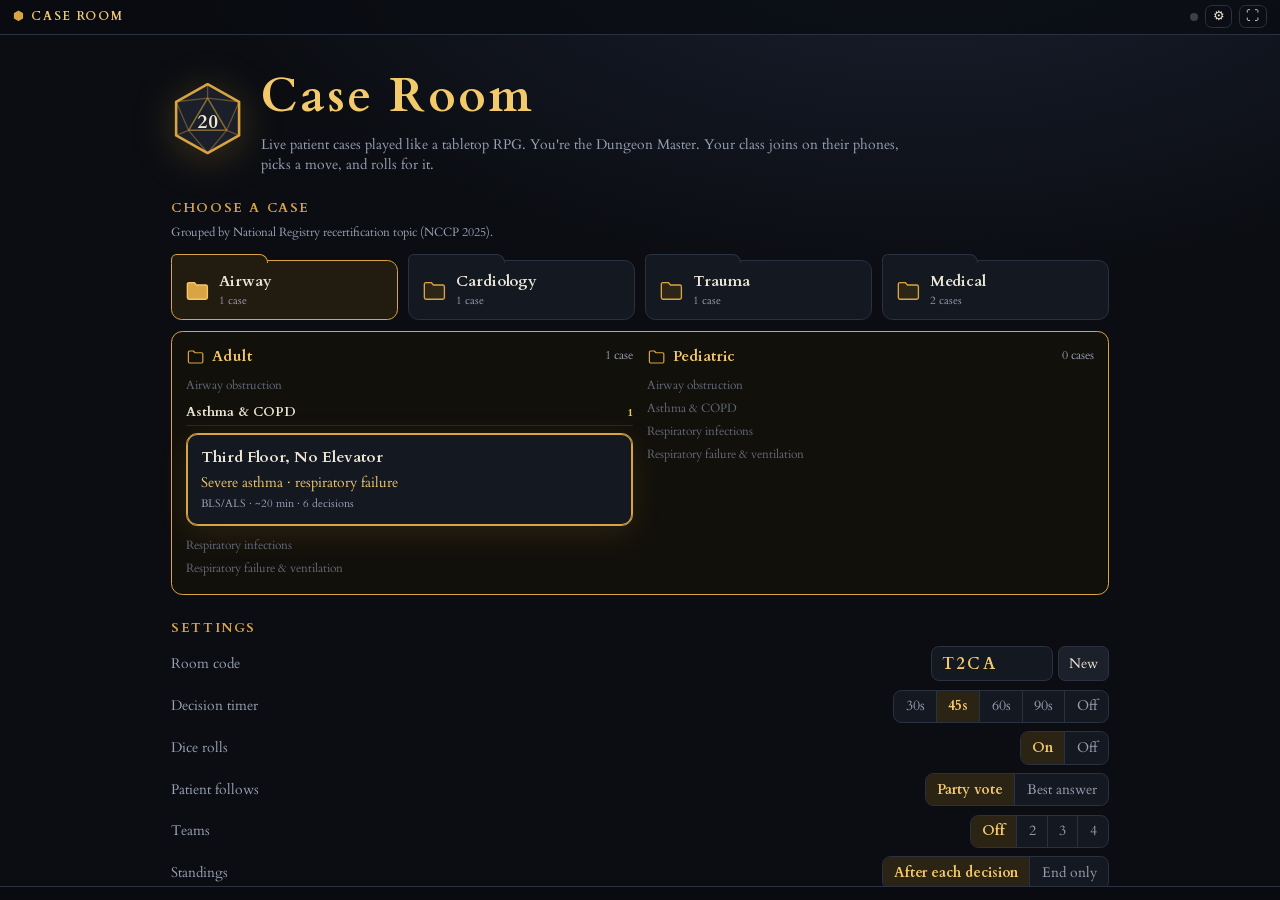
==== host.html @ 25af19eb "Add case: Third Floor, No Elevator (Airway › Asthma & COPD · Adult) Life-threatening asthma in a thi" ====
<!DOCTYPE html>
<html lang="en">
<head>
<meta charset="utf-8">
<!-- Security policy: only this site's own scripts run, and the page can only talk to the game relays
     (plus a local test relay). Keep it the first tag in <head>. -->
<meta http-equiv="Content-Security-Policy" content="default-src 'none'; script-src 'self'; style-src 'self' 'unsafe-inline'; font-src 'self'; img-src 'self' data:; connect-src 'self' wss://broker.emqx.io:8084 wss://broker.hivemq.com:8884 wss://mqtt.eclipseprojects.io ws://localhost:8883 ws://127.0.0.1:8883; worker-src blob:; base-uri 'none'; form-action 'none'; object-src 'none'">
<meta name="viewport" content="width=device-width, initial-scale=1">
<meta name="theme-color" content="#0b0d12">
<title>Case Room · DM Screen</title>
<link rel="icon" href="assets/icon.svg" type="image/svg+xml">
<link rel="preload" href="fonts/cardo-latin-400-normal.woff2" as="font" type="font/woff2" crossorigin>
<link rel="preload" href="fonts/cardo-latin-700-normal.woff2" as="font" type="font/woff2" crossorigin>
<link rel="stylesheet" href="css/fonts.css">
<link rel="stylesheet" href="css/host.css">
</head>
<body class="host">
<header class="bar">
  <div class="brand"><span class="brand-d20" aria-hidden="true">⬢</span>CASE ROOM <span class="case-title" id="barTitle"></span></div>
  <div class="bar-mid" id="barStep"></div>
  <div class="bar-right">
    <span class="chip join" id="barJoin" hidden></span>
    <span class="chip people" id="barParty" hidden></span>
    <span class="dot idle" id="barNet" title="Connection"></span>
    <button type="button" class="icon" id="btnRoll" title="Call for a roll (R)" hidden>🎲</button>
    <button type="button" class="icon" id="btnSettings" title="Settings">⚙︎</button>
    <button type="button" class="icon" id="btnFull" title="Full screen (F)">⛶</button>
  </div>
</header>
<main>
  <section id="vSetup" class="view"></section>
  <section id="vLobby" class="view" hidden></section>
  <section id="vGame" class="view" hidden>
    <div class="stage-left" id="left"></div>
    <div class="stage-right"><div class="hp" id="hp"></div><div id="monitor"></div></div>
  </section>
  <section id="vFinal" class="view" hidden></section>
</main>
<footer class="ctl"><span class="hint" id="hint"></span><button type="button" class="next" id="btnNext">Next ▸</button></footer>
<div class="modal" id="mRoll" hidden></div>
<div class="modal" id="mSettings" hidden></div>
<script src="vendor/mqtt.min.js"></script>
<script src="vendor/qrcode.js"></script>
<script src="js/rules.js"></script>
<script src="js/ecg.js"></script>
<script src="js/monitor.js"></script>
<script src="js/net.js"></script>
<script src="js/topics.js"></script>
<!-- Cases live in js/cases/<registry topic>/<adult|pediatric>/. Add a line here for each new case. -->
<script src="js/cases/airway/adult/third-floor.js"></script>
<script src="js/cases/cardiology/adult/kitchen-table.js"></script>
<script src="js/cases/medical/adult/words-wont-come.js"></script>
<script src="js/cases/trauma/adult/down-at-the-barrier.js"></script>
<script src="js/cases/medical/pediatric/birthday-party.js"></script>
<script src="js/host.js"></script>
</body>
</html>
---- css/fonts.css ----
/* Cardo by David J. Perry, bundled under the SIL Open Font License 1.1 (fonts/OFL.txt).
   Bundled rather than loaded from Google Fonts, so it works on networks that block font services. */
@font-face { font-family: 'Cardo'; font-style: normal; font-weight: 400; font-display: swap; src: url(../fonts/cardo-latin-400-normal.woff2) format('woff2'); }
@font-face { font-family: 'Cardo'; font-style: italic; font-weight: 400; font-display: swap; src: url(../fonts/cardo-latin-400-italic.woff2) format('woff2'); }
@font-face { font-family: 'Cardo'; font-style: normal; font-weight: 700; font-display: swap; src: url(../fonts/cardo-latin-700-normal.woff2) format('woff2'); }
@font-face { font-family: 'Cardo'; font-style: normal; font-weight: 400; font-display: swap; src: url(../fonts/cardo-latin-ext-400-normal.woff2) format('woff2'); unicode-range: ; }
@font-face { font-family: 'Cardo'; font-style: italic; font-weight: 400; font-display: swap; src: url(../fonts/cardo-latin-ext-400-italic.woff2) format('woff2'); unicode-range: ; }
@font-face { font-family: 'Cardo'; font-style: normal; font-weight: 700; font-display: swap; src: url(../fonts/cardo-latin-ext-700-normal.woff2) format('woff2'); unicode-range: ; }
---- css/host.css ----
/* Case Room — DM screen. Built for a 16:9 projector; scales with the viewport. */
:root {
  --bg: #0b0d12; --panel: #141821; --panel2: #1b202b; --line: #2a3141; --text: #ece6d6; --muted: #98a1b3;
  --gold: #d9a441; --gold2: #f2c96b; --ink: #2b2217; --ok: #3ddc84; --bad: #ff5d6c;
  --A: #3ddc84; --B: #38c6f4; --C: #f5c542; --D: #ff6b9a;
  --ecg: #4dff88; --spo2: #4fd8ff; --co2: #ffd84d;
  --serif: 'Cardo', Georgia, 'Times New Roman', serif;
  --sans: 'Cardo', Georgia, 'Times New Roman', serif;
  --num: 'Cardo', Georgia, 'Times New Roman', serif;
  --story: 'Cardo', Georgia, 'Times New Roman', serif;
  --fs: clamp(14px, 1.1vw, 26px);
}
* { box-sizing: border-box; }
html, body { height: 100%; margin: 0; }
[hidden] { display: none !important; }
button { font: inherit; color: inherit; cursor: pointer; }
body.host {
  background: radial-gradient(1200px 640px at 72% -12%, #1b2132 0%, var(--bg) 62%) fixed, var(--bg);
  color: var(--text); font: 400 var(--fs)/1.42 var(--sans);
  display: grid; grid-template-rows: auto minmax(0, 1fr) auto; overflow: hidden;
  -webkit-font-smoothing: antialiased;
}

/* ---- top bar ---- */
.bar { display: flex; align-items: center; gap: 1em; padding: .45em 1.1em; border-bottom: 1px solid var(--line); background: rgba(9, 11, 16, .75); font-size: .85em; }
.brand { font-family: var(--serif); letter-spacing: .14em; color: var(--gold2); font-weight: 700; white-space: nowrap; display: flex; align-items: center; gap: .55em; min-width: 0; }
.brand-d20 { color: var(--gold); }
.brand .case-title { font-family: var(--sans); letter-spacing: 0; color: var(--muted); font-weight: 500; overflow: hidden; text-overflow: ellipsis; }
.bar-mid { flex: 1; text-align: center; color: var(--muted); font: 600 1.15em var(--num); letter-spacing: .08em; }
.bar-right { display: flex; align-items: center; gap: .55em; }
.chip { padding: .22em .75em; border-radius: 999px; background: var(--panel2); border: 1px solid var(--line); font-weight: 600; white-space: nowrap; }
.chip.join { color: var(--gold2); border-color: #5a4520; font: 700 1.2em var(--num); letter-spacing: .08em; }
.dot { width: .72em; height: .72em; border-radius: 50%; background: #555; display: inline-block; flex: none; }
.dot.ok { background: var(--ok); box-shadow: 0 0 8px var(--ok); }
.dot.warn { background: var(--C); }
.dot.bad { background: var(--bad); }
.dot.idle { background: #3a3f4a; }
.icon { background: transparent; border: 1px solid var(--line); border-radius: .5em; padding: .15em .5em; font-size: 1.1em; line-height: 1.3; }
.icon:disabled { opacity: .3; cursor: default; }

main { min-height: 0; position: relative; }
.view { height: 100%; min-height: 0; }

/* ---- footer controls ---- */
.ctl { display: flex; align-items: center; justify-content: flex-end; gap: 1em; padding: .45em 1.1em; border-top: 1px solid var(--line); background: rgba(9, 11, 16, .75); }
.hint { color: var(--muted); font-size: .8em; margin-right: auto; }
.next, .primary { background: linear-gradient(180deg, var(--gold2), var(--gold)); color: #1a1408; border: 0; border-radius: .6em; padding: .55em 1.3em; font-weight: 800; letter-spacing: .02em; box-shadow: 0 4px 18px rgba(217, 164, 65, .22); }
.next:active, .primary:active { transform: translateY(1px); }
.ghost { background: transparent; border: 1px solid var(--line); border-radius: .6em; padding: .5em .9em; color: var(--text); }
.ghost:hover { border-color: var(--gold); }
.muted { color: var(--muted); }
.small { font-size: .8em; }

/* ---- setup ---- */
#vSetup { overflow: auto; }
.setup { max-width: 980px; margin: 0 auto; padding: 2em 1.5em 3em; }
.hero { display: flex; gap: 1.2em; align-items: center; }
.hero h1 { font-family: var(--serif); font-size: clamp(2em, 4vw, 3.4em); margin: 0; color: var(--gold2); letter-spacing: .05em; }
.hero p { margin: .3em 0 0; color: var(--muted); max-width: 46em; }
.crest .d20 { width: 5.2em; height: 5.2em; display: block; filter: drop-shadow(0 6px 20px rgba(217, 164, 65, .25)); }
.setup h2 { font-family: var(--serif); color: var(--gold); letter-spacing: .12em; font-size: .95em; text-transform: uppercase; margin: 1.8em 0 .6em; }
.cases { display: grid; grid-template-columns: repeat(auto-fill, minmax(16em, 1fr)); gap: .7em; }
.case { display: grid; gap: .25em; text-align: left; background: var(--panel); border: 1px solid var(--line); border-radius: .8em; padding: .9em 1em; }
.case.on { border-color: var(--gold); box-shadow: 0 0 0 1px var(--gold) inset, 0 8px 30px rgba(217, 164, 65, .12); }
.case-t { font-weight: 800; font-size: 1.1em; }
.case-s { color: var(--gold2); }
.case-m { color: var(--muted); font-size: .8em; }

/* case library: Registry topic folders → Adult / Pediatric subfolders → cases */
.lib-note { margin: -.2em 0 1.1em; color: var(--muted); font-size: .85em; }
.folders { display: grid; grid-template-columns: repeat(auto-fit, minmax(9em, 1fr)); gap: .7em; }
.folder { position: relative; display: grid; grid-template-columns: auto 1fr; column-gap: .6em; align-items: center; text-align: left; background: var(--panel); border: 1px solid var(--line); border-radius: .25em .75em .75em .75em; padding: .7em .85em; margin-top: .45em; transition: background .15s, border-color .15s; }
.folder::before { content: ''; position: absolute; left: -1px; top: -.5em; width: 42%; height: .55em; background: inherit; border: 1px solid var(--line); border-bottom: 0; border-radius: .4em .6em 0 0; }
.folder:hover { border-color: #4a4130; }
.folder.on { background: #221c10; border-color: var(--gold); }
.folder.on::before { border-color: var(--gold); }
.folder .fold-i { grid-row: 1 / span 2; width: 1.9em; height: 1.9em; fill: #2c2619; stroke: var(--gold); stroke-width: 1.2; stroke-linejoin: round; }
.folder.on .fold-i { fill: var(--gold); stroke: var(--gold2); }
.fold-n { font-weight: 700; font-size: 1.08em; }
.fold-c { color: var(--muted); font-size: .8em; }
.subfolders { display: grid; grid-template-columns: 1fr 1fr; gap: 1em; margin-top: .8em; padding: 1em; background: #12100b; border: 1px solid var(--gold); border-radius: .8em; }
.subfolders[hidden] { display: none; }
.subfolder { display: grid; gap: .6em; align-content: start; }
.sub-h { display: flex; align-items: center; gap: .45em; color: var(--gold2); font-weight: 700; font-size: 1.05em; letter-spacing: .03em; }
.sub-h .fold-i { width: 1.3em; height: 1.3em; fill: none; stroke: var(--gold); stroke-width: 1.5; stroke-linejoin: round; }
.sub-h small { margin-left: auto; color: var(--muted); font-weight: 400; font-size: .78em; letter-spacing: 0; }
.sub-cases { display: grid; gap: .15em; }
.subtopic { display: grid; gap: .4em; }
.st-h { display: flex; align-items: baseline; gap: .5em; padding: .35em 0 .2em; border-bottom: 1px solid #2c2717; color: var(--text); font-weight: 700; font-size: .95em; }
.st-h small { margin-left: auto; color: var(--gold2); font-weight: 700; }
.subtopic.st-none .st-h { padding: .12em 0; border-bottom-color: transparent; color: #626a78; font-weight: 400; font-size: .86em; }
.st-cases { display: grid; gap: .55em; margin: .15em 0 .55em; }
@media (max-width: 760px) { .subfolders { grid-template-columns: 1fr; } }
.settings { display: grid; gap: .6em; }
.row { display: flex; align-items: center; justify-content: space-between; gap: .6em 1em; flex-wrap: wrap; }
.row > span:first-child { color: var(--muted); }
.seg { display: inline-flex; background: var(--panel); border: 1px solid var(--line); border-radius: .6em; overflow: hidden; flex-wrap: wrap; }
.seg button { background: transparent; border: 0; padding: .4em .8em; color: var(--muted); border-right: 1px solid var(--line); }
.seg button:last-child { border-right: 0; }
.seg button.on { background: #2b2414; color: var(--gold2); font-weight: 700; }
.code-in { display: inline-flex; gap: .4em; }
.code-in input { background: var(--panel); border: 1px solid var(--line); color: var(--gold2); border-radius: .5em; padding: .35em .6em; font: 700 1.15em var(--num); letter-spacing: .16em; width: 7.5em; text-transform: uppercase; }
.code-in button { background: var(--panel2); border: 1px solid var(--line); border-radius: .5em; padding: .35em .7em; }
.resume { display: flex; justify-content: space-between; align-items: center; gap: 1em; background: #1d1a10; border: 1px solid #5a4520; border-radius: .7em; padding: .7em 1em; margin-top: 1.4em; }
.resume button { background: linear-gradient(180deg, var(--gold2), var(--gold)); color: #1a1408; border: 0; border-radius: .5em; padding: .45em 1em; font-weight: 800; }
.primary.big { font-size: 1.2em; padding: .8em 1.7em; margin-top: 1.6em; }
.fine { color: var(--muted); font-size: .75em; margin-top: 1.5em; }

/* ---- lobby ---- */
#vLobby { display: grid; place-items: center; padding: 1.4em; overflow: auto; }
.lobby { display: grid; grid-template-columns: minmax(0, 1fr) minmax(0, 1.25fr); gap: 2.5em; width: min(1560px, 100%); align-items: center; }
.join { display: grid; justify-items: center; gap: .6em; text-align: center; }
.qr { width: min(44vh, 30vw); background: #fff; border-radius: 1em; padding: .5em; box-shadow: 0 20px 60px rgba(0, 0, 0, .5), 0 0 0 .35em rgba(217, 164, 65, .35); }
.qr svg { display: block; width: 100%; height: auto; }
.join-url { color: var(--muted); font-size: 1.1em; }
.join-url b { color: var(--text); }
.code-big { display: flex; align-items: baseline; gap: .6em; }
.code-big span { color: var(--muted); text-transform: uppercase; letter-spacing: .2em; font-size: .85em; }
.code-big b { font: 800 clamp(2.6em, 6vw, 6.2em) var(--num); letter-spacing: .14em; color: var(--gold2); line-height: 1; }
.kicker { font-family: var(--serif); color: var(--gold); letter-spacing: .2em; text-transform: uppercase; font-size: .8em; font-weight: 700; }
.join .kicker { font-size: 1.1em; }
.roster-h h2 { font-family: var(--serif); margin: 0; font-size: 1.7em; color: #fff7e6; }
.party { display: grid; grid-template-columns: repeat(auto-fill, minmax(12em, 1fr)); gap: .6em; margin: 1em 0; max-height: 56vh; overflow: auto; align-content: start; }
.pc { display: grid; grid-template-columns: auto 1fr auto; grid-template-rows: auto auto; column-gap: .6em; align-items: center; background: var(--panel); border: 1px solid var(--line); border-radius: .7em; padding: .5em .7em; animation: pop .4s both; }
.pc-i { grid-row: 1 / span 2; font-size: 1.6em; }
.pc-n { font-weight: 700; overflow: hidden; text-overflow: ellipsis; white-space: nowrap; }
.pc-c { grid-column: 2; color: var(--muted); font-size: .75em; }
.pc-x { grid-row: 1 / span 2; grid-column: 3; background: transparent; border: 0; color: var(--muted); opacity: .45; padding: .2em .4em; }
.pc-x:hover { opacity: 1; color: var(--bad); }
.empty { color: var(--muted); padding: 1.2em; border: 1px dashed var(--line); border-radius: .7em; grid-column: 1 / -1; }
.lobby-actions { display: flex; gap: .6em; flex-wrap: wrap; }

/* ---- game ---- */
#vGame { display: grid; grid-template-columns: minmax(0, 1.35fr) minmax(0, 1fr); gap: 1.2em; padding: 1em 1.2em; }
body.wide-ecg #vGame { grid-template-columns: minmax(0, 1fr); }
body.wide-ecg .stage-right { display: none; }
.ecg-q { display: grid; grid-template-columns: auto minmax(15em, 1fr); gap: 1.1em; align-items: start; }
.ecg-q .ecg12 { width: min(66vw, calc((100vh - 15.5em) * 2.05)); max-width: none; margin: 0; }
.ecg-side .opts { grid-template-columns: 1fr; }
.ecg-side .progress { margin-top: .8em; }
.stage-left { min-height: 0; overflow: auto; padding-right: .4em; scrollbar-width: thin; }
.stage-right { display: grid; grid-template-rows: auto minmax(0, 1fr); gap: .8em; min-height: 0; }
#monitor { min-height: 0; }
.title { font-family: var(--serif); font-size: clamp(1.6em, 2.5vw, 3em); margin: .12em 0 .45em; line-height: 1.12; color: #fff7e6; }
.readaloud { background: linear-gradient(180deg, #f4e9d0, #e9dab7); color: var(--ink); border-radius: .45em; padding: 1em 1.25em; font: 500 clamp(1.05em, 1.55vw, 1.95em)/1.5 var(--story); box-shadow: 0 12px 34px rgba(0, 0, 0, .38), inset 0 0 0 1px rgba(80, 60, 20, .25); border-left: .38em solid #8a6a2a; }
.prompt { font-size: clamp(1.05em, 1.5vw, 1.85em); margin: .1em 0 .7em; font-weight: 600; }
.opts { display: grid; grid-template-columns: 1fr 1fr; gap: .7em; }
.opt { display: flex; align-items: center; gap: .7em; padding: .75em .9em; background: var(--panel); border: 1px solid var(--line); border-radius: .7em; font-size: clamp(.95em, 1.22vw, 1.5em); font-weight: 600; min-height: 3.5em; border-left: .42em solid var(--c); }
.key { flex: none; width: 1.9em; height: 1.9em; border-radius: .45em; display: inline-grid; place-items: center; background: var(--c); color: #0b0d12; font-weight: 900; }
.kA { --c: var(--A); } .kB { --c: var(--B); } .kC { --c: var(--C); } .kD { --c: var(--D); }
.progress { display: flex; align-items: center; gap: 1em; margin-top: 1em; }
.timer { flex: 1; height: .55em; background: #222837; border-radius: 999px; overflow: hidden; }
.timer .fill { height: 100%; width: 100%; background: linear-gradient(90deg, var(--gold), var(--gold2)); transition: width .25s linear; }
.timer .fill.low { background: var(--bad); }
.pcount { font: 600 1.05em var(--num); color: var(--muted); letter-spacing: .04em; white-space: nowrap; }
.tokens { display: flex; flex-wrap: wrap; gap: .35em; margin-top: .7em; }
.tok { font-size: .75em; padding: .18em .6em; border-radius: 999px; background: #1d2330; border: 1px solid var(--line); animation: pop .3s both; }
.tok.rolled { border-color: #6c5422; color: var(--gold2); }
.ecg12 { width: 100%; max-width: min(100%, calc((100vh - 21em) * 2.05)); display: block; border-radius: .4em; margin: .2em 0 .8em; box-shadow: 0 6px 24px rgba(0, 0, 0, .4); }
.ecg12.small { margin-top: 1em; max-width: 100%; }
.ecg-strip { width: 100%; display: block; margin-top: .6em; border-radius: .3em; }
.callroll { display: flex; align-items: center; gap: 1.3em; margin: 1.2em 0; }
.die-big .d20 { width: 7em; height: 7em; display: block; animation: wobble 2.4s ease-in-out infinite; filter: drop-shadow(0 8px 30px rgba(217, 164, 65, .3)); }
.ab-big { font-family: var(--serif); font-size: 2em; color: var(--gold2); font-weight: 700; }

/* reveal */
.title.sm { font-size: clamp(1.4em, 2vw, 2.4em); margin-bottom: .3em; }
.rv-top { display: grid; grid-template-columns: minmax(0, 1.12fr) minmax(0, 1fr); gap: .8em; align-items: start; margin-bottom: .7em; }
.votes { display: grid; gap: .3em; }
.vote { display: grid; grid-template-columns: auto minmax(0, 1fr) auto auto; align-items: center; gap: .6em; background: transparent; border: 1px solid transparent; border-radius: .6em; padding: .2em .35em; text-align: left; }
.vote:hover { border-color: var(--line); }
.vbar { position: relative; min-height: 2.05em; background: #1a1f2a; border-radius: .45em; overflow: hidden; display: flex; align-items: center; }
.vfill { position: absolute; inset: 0 auto 0 0; background: var(--c); opacity: .38; transition: width .9s cubic-bezier(.2, .8, .2, 1); }
.vtxt { position: relative; z-index: 1; padding: .25em .65em; font-weight: 600; font-size: .88em; line-height: 1.2; display: -webkit-box; -webkit-line-clamp: 2; -webkit-box-orient: vertical; overflow: hidden; }
.vnum { font: 700 1.35em var(--num); min-width: 1.6em; text-align: right; }
.vgrade { width: 1.4em; text-align: center; font-weight: 900; font-size: 1.1em; }
.g-best .vgrade { color: var(--ok); } .g-ok .vgrade { color: var(--C); } .g-wrong .vgrade { color: var(--bad); }
.vote.party { border-color: var(--gold); box-shadow: 0 0 0 1px var(--gold) inset, 0 0 26px rgba(217, 164, 65, .16); }
.check { background: var(--panel); border: 1px solid var(--line); border-radius: .8em; padding: .65em .85em; }
.check.wide { margin-bottom: .7em; }
.rv-top .check-l { font-size: .95em; line-height: 1.35; }
.rv-top .verdict { margin-top: .25em; }
.harm { color: #ffb36b; font-weight: 700; font-size: .85em; margin-top: .15em; }
.check-h { display: flex; align-items: center; justify-content: space-between; gap: 1em; flex-wrap: wrap; }
.check-l b { color: var(--gold2); }
.verdict { font-family: var(--serif); font-weight: 700; letter-spacing: .14em; font-size: 1.35em; animation: pop .5s .35s both; }
.check.ok .verdict { color: var(--ok); } .check.no .verdict { color: var(--bad); }
.verdict small { font-family: var(--sans); font-size: .5em; letter-spacing: 0; color: var(--muted); margin-left: .5em; font-weight: 600; }
.dice-row { display: flex; flex-wrap: wrap; gap: .5em .35em; margin-top: .55em; }
.chip-die { display: grid; justify-items: center; width: 4.3em; text-align: center; animation: roll-in .55s both; }
.chip-die:nth-child(2) { animation-delay: .06s; } .chip-die:nth-child(3) { animation-delay: .12s; } .chip-die:nth-child(4) { animation-delay: .18s; }
.chip-die:nth-child(5) { animation-delay: .24s; } .chip-die:nth-child(6) { animation-delay: .3s; } .chip-die:nth-child(n+7) { animation-delay: .36s; }
.chip-die .d20 { width: 2.6em; height: 2.6em; display: block; }
.cd-n { font-size: .62em; max-width: 100%; overflow: hidden; text-overflow: ellipsis; white-space: nowrap; color: var(--muted); }
.cd-t { font: 600 .72em var(--num); color: var(--text); }
.chip-die.crit .d20 { filter: drop-shadow(0 0 9px var(--gold2)); }
.chip-die.fumble .d20 { filter: drop-shadow(0 0 9px #ff2a3d); }
.chip-die.miss { opacity: .72; }
.chip-more { align-self: center; color: var(--muted); font-size: .85em; }
.callout { margin-top: .45em; font-weight: 700; }
.callout.crit { color: var(--gold2); } .callout.fumble { color: #ff8a96; }
.outcome { border-radius: .8em; padding: .75em 1em; margin-bottom: .7em; position: relative; background: #13241a; border: 1px solid #23573a; animation: fade-up .5s .5s both; }
.outcome.no { background: #2a1418; border-color: #6b2632; }
.outcome.neutral { background: #182030; border-color: #33415a; }
.outcome-t { font-weight: 800; margin-bottom: .15em; padding-right: 4em; }
.outcome p { margin: .15em 0; font-size: 1.05em; }
.hpd { position: absolute; top: .55em; right: .9em; font: 800 1.35em var(--num); }
.hpd.up { color: var(--ok); } .hpd.down { color: var(--bad); }
.lesson { background: linear-gradient(180deg, #f4e9d0, #e9dab7); color: var(--ink); border-radius: .6em; padding: .75em 1em; border-left: .38em solid #8a6a2a; animation: fade-up .5s 1.1s both; }
.lesson-h { font-family: var(--serif); font-weight: 700; letter-spacing: .06em; color: #6b4f1d; margin-bottom: .2em; }
.lesson p { margin: 0; font: 500 1.03em/1.45 var(--story); }
.dm-tools { display: flex; gap: .5em; align-items: center; margin-top: .8em; font-size: .78em; flex-wrap: wrap; }
.dm-tools button { background: transparent; border: 1px solid var(--line); border-radius: .5em; padding: .28em .7em; color: var(--muted); }
.dm-tools button:hover { color: var(--text); border-color: var(--gold); }

/* standings */
.board { list-style: none; padding: 0; margin: 0; display: grid; gap: .45em; }
.board li { display: grid; grid-template-columns: 2em 2em minmax(0, 1fr) auto auto auto; align-items: center; gap: .7em; background: var(--panel); border: 1px solid var(--line); border-radius: .7em; padding: .5em .8em; font-size: 1.1em; animation: slide-in .45s both; }
.board li:nth-child(2) { animation-delay: .05s; } .board li:nth-child(3) { animation-delay: .1s; } .board li:nth-child(n+4) { animation-delay: .15s; }
.board li:first-child { border-color: #6c5422; background: linear-gradient(90deg, #2a2312, var(--panel)); }
.b-rank { font: 800 1.35em var(--num); color: var(--gold); text-align: center; }
.b-icon { font-size: 1.3em; text-align: center; }
.b-name { font-weight: 700; min-width: 0; overflow: hidden; text-overflow: ellipsis; white-space: nowrap; }
.b-name small { display: block; font-weight: 500; color: var(--muted); font-size: .7em; }
.b-xp { font: 700 1.25em var(--num); }
.b-delta { color: var(--ok); font: 700 1em var(--num); }
.b-insp { background: transparent; border: 1px solid var(--line); border-radius: .5em; padding: .05em .45em; color: var(--gold2); }
.board li.insp { border-color: var(--gold); }
.board.compact li { font-size: .95em; grid-template-columns: 2em 2em minmax(0, 1fr) auto; }

/* ---- patient HP ---- */
.hp { display: grid; grid-template-columns: auto minmax(0, 1fr) auto; align-items: center; gap: .8em; padding: .5em .85em; background: var(--panel); border: 1px solid var(--line); border-radius: .8em; position: relative; }
.hp-l { font-family: var(--serif); color: #ff8a96; font-weight: 700; letter-spacing: .08em; white-space: nowrap; }
.hp-track { height: 1.05em; background: #261216; border-radius: 999px; overflow: hidden; border: 1px solid #47202a; }
.hp-fill { height: 100%; width: 100%; background: linear-gradient(90deg, #219150, #3ddc84); transition: width 1s cubic-bezier(.2, .8, .2, 1), background .6s; }
.hp.low .hp-fill { background: linear-gradient(90deg, #a51d2b, #ff5d6c); }
.hp-num { font: 700 1.25em var(--num); min-width: 4.5em; text-align: right; }
.hp.dead .hp-l::after { content: ' · CODING'; color: var(--bad); }
.hp.hit { animation: shake .5s; }
.hp.heal { animation: glow 1.1s; }
.hp-float { position: absolute; right: 1em; top: -.3em; font: 800 1.7em var(--num); animation: float-up 1.8s forwards; pointer-events: none; }
.hp-float.down { color: var(--bad); } .hp-float.up { color: var(--ok); }

/* ---- monitor ---- */
.mon { display: grid; grid-template-columns: minmax(0, 1fr) minmax(5.5em, 25%); grid-template-rows: minmax(0, 1fr) auto; height: 100%; background: #030405; border: 1px solid #20262f; border-radius: .8em; overflow: hidden; box-shadow: inset 0 0 40px rgba(0, 0, 0, .7), 0 10px 40px rgba(0, 0, 0, .35); container-type: size; }
.mon-wave { position: relative; grid-row: 1; grid-column: 1; min-height: 0; }
.mon-wave canvas { position: absolute; inset: 0; }
.mon-lbl { position: absolute; left: .6em; font: 600 .72em var(--num); letter-spacing: .1em; opacity: .85; }
.mon-lbl.ecg { color: var(--ecg); } .mon-lbl.spo2 { color: var(--spo2); } .mon-lbl.co2 { color: var(--co2); }
.mon-nums { grid-row: 1; grid-column: 2; display: grid; grid-template-rows: repeat(3, minmax(0, 1fr)); border-left: 1px solid #161b22; }
.mn { display: flex; flex-direction: column; justify-content: center; padding: .15em .6em; position: relative; line-height: 1; min-width: 0; }
.mn b { font: 600 .72em var(--num); letter-spacing: .1em; opacity: .9; }
.mn .v { font: 700 clamp(1.5em, 13cqh, 4.6em) var(--num); letter-spacing: .01em; }
.mn i { font-style: normal; font-size: .65em; opacity: .65; }
.mn.hr { color: var(--ecg); } .mn.spo2 { color: var(--spo2); } .mn.co2 { color: var(--co2); }
.mon-foot { grid-row: 2; grid-column: 1 / span 2; display: flex; align-items: center; gap: 1.5em; padding: .35em .8em; border-top: 1px solid #161b22; color: #e8e8e8; min-height: 0; }
.mon-foot .mn { flex-direction: row; align-items: baseline; gap: .5em; padding: 0; }
.mn.nibp { color: #ff9db0; }
.mn.nibp .v { font-size: clamp(1.3em, 8cqh, 3.1em); }
.mn.nibp .map { font-size: .9em; opacity: .8; }
.mn.nibp.cycling .v { font-size: clamp(1em, 5cqh, 1.7em); opacity: .8; font-style: italic; letter-spacing: .05em; }
.mn.rr .v { font-size: clamp(1.2em, 7cqh, 2.6em); }
.mn.alarm { animation: alarm 1s steps(2, jump-none) infinite; border-radius: .3em; }
.mn.alarm .v { color: #fff; }
.mon-rhythm { margin-left: auto; color: var(--ecg); font: 600 1em var(--num); letter-spacing: .06em; text-align: right; }
.mon-off { position: absolute; inset: 0; display: none; place-items: center; color: #4f5763; font: 600 1.1em var(--num); letter-spacing: .14em; text-transform: uppercase; }
.mon.off .mon-off { display: grid; }

/* ---- final ---- */
#vFinal { overflow: auto; padding: 1.2em 1.4em; }
.final { display: grid; grid-template-columns: minmax(0, 1.3fr) minmax(0, 1fr); gap: 2em; max-width: 1600px; margin: 0 auto; }
.points { font-size: 1.1em; line-height: 1.55; margin: 1em 0; }
.points li { margin: .3em 0; }
.fate { margin-top: 1em; padding: .8em 1em; border-radius: .8em; background: #13241a; border: 1px solid #23573a; font-size: 1.1em; }
.fate.lose { background: #2a1418; border-color: #6b2632; }
.fate p { margin: .3em 0 0; color: var(--muted); }
.final-r h2 { font-family: var(--serif); color: var(--gold); letter-spacing: .08em; }
.mvp { display: grid; grid-template-columns: auto 1fr; gap: .1em .6em; align-items: center; font-size: 1.35em; padding: .6em .9em; border-radius: .8em; margin-bottom: .8em; background: linear-gradient(90deg, #3a2c0a, #1b1708); border: 1px solid #6c5422; }
.mvp span { grid-column: 2; font-size: .62em; color: var(--gold2); }
.final-actions { display: flex; gap: .6em; margin-top: 1.2em; flex-wrap: wrap; }

/* ---- modals ---- */
.modal { position: fixed; inset: 0; background: rgba(0, 0, 0, .62); display: grid; place-items: center; z-index: 20; }
.modal-card { background: var(--panel); border: 1px solid var(--line); border-radius: 1em; padding: 1.2em 1.4em; width: min(760px, 94vw); max-height: 90vh; overflow: auto; box-shadow: 0 30px 80px rgba(0, 0, 0, .6); }
.modal-card h2 { font-family: var(--serif); margin: 0 0 .3em; color: var(--gold2); }
.ab-grid { display: grid; grid-template-columns: repeat(3, 1fr); gap: .5em; margin: .8em 0; }
.ab-grid button { background: var(--panel2); border: 1px solid var(--line); border-radius: .6em; padding: .6em .7em; display: grid; gap: .1em; text-align: left; }
.ab-grid button b { font: 800 1.25em var(--num); letter-spacing: .1em; color: var(--gold2); }
.ab-grid button span { font-size: .72em; color: var(--muted); }
.ab-grid button.on { border-color: var(--gold); background: #2b2414; }
#rollText { width: 100%; margin: .9em 0 .2em; background: var(--bg); border: 1px solid var(--line); border-radius: .5em; padding: .6em .7em; color: var(--text); font: inherit; }
.modal-actions { display: flex; justify-content: flex-end; gap: .6em; margin-top: 1em; }

/* ---- motion ---- */
@keyframes pop { from { transform: scale(.6); opacity: 0; } to { transform: none; opacity: 1; } }
@keyframes roll-in { from { transform: scale(.3) rotate(-200deg); opacity: 0; } to { transform: none; opacity: 1; } }
@keyframes fade-up { from { transform: translateY(.6em); opacity: 0; } to { transform: none; opacity: 1; } }
@keyframes slide-in { from { transform: translateX(-1em); opacity: 0; } to { transform: none; opacity: 1; } }
@keyframes wobble { 0%, 100% { transform: rotate(-8deg); } 50% { transform: rotate(8deg) scale(1.04); } }
@keyframes shake { 0%, 100% { transform: none; } 20% { transform: translateX(-6px); } 40% { transform: translateX(6px); } 60% { transform: translateX(-4px); } 80% { transform: translateX(3px); } }
@keyframes glow { 0% { box-shadow: 0 0 0 0 rgba(61, 220, 132, .6); } 100% { box-shadow: 0 0 0 1em rgba(61, 220, 132, 0); } }
@keyframes float-up { 0% { transform: translateY(.4em); opacity: 0; } 15% { opacity: 1; } 100% { transform: translateY(-1.5em); opacity: 0; } }
@keyframes alarm { 0% { background: transparent; } 50% { background: rgba(255, 40, 60, .38); } }
@media (prefers-reduced-motion: reduce) { *, *::before, *::after { animation-duration: .01ms !important; animation-iteration-count: 1 !important; transition-duration: .01ms !important; } }

/* ---- small screens (testing the DM screen on a phone) ---- */
@media (max-width: 900px) {
  :root { --fs: 15px; }
  body.host { overflow: auto; height: auto; min-height: 100%; grid-template-rows: auto auto auto; }
  .bar { position: sticky; top: 0; z-index: 5; flex-wrap: wrap; gap: .5em; }
  .brand .case-title, .bar-mid { display: none; }
  .bar-right { margin-left: auto; }
  .view { height: auto; }
  #vGame, body.wide-ecg #vGame { grid-template-columns: 1fr; padding: .8em; }
  .rv-top { grid-template-columns: 1fr; }
  .ecg-q { grid-template-columns: 1fr; }
  .ecg-q .ecg12 { width: 100%; }
  .stage-left { overflow: visible; }
  .stage-right { grid-template-rows: auto 62vw; }
  .opts { grid-template-columns: 1fr; }
  .ecg12 { max-width: 100%; }
  .lobby { grid-template-columns: 1fr; gap: 1.2em; }
  .qr { width: min(72vw, 340px); }
  .final { grid-template-columns: 1fr; }
  .ctl { position: sticky; bottom: 0; z-index: 5; }
  .hint { display: none; }
  .ab-grid { grid-template-columns: repeat(2, 1fr); }
  .board li { grid-template-columns: 1.6em 1.6em minmax(0, 1fr) auto auto; }
  .board li .b-delta { display: none; }
}

/* ---- teams ---- */
.teams-grid { grid-column: 1 / -1; display: grid; grid-template-columns: repeat(var(--n), minmax(0, 1fr)); gap: .8em; align-items: start; }
.team-col { display: grid; gap: .45em; align-content: start; padding: .6em; border-radius: .8em; background: color-mix(in srgb, var(--tc) 8%, var(--panel)); border: 1px solid color-mix(in srgb, var(--tc) 45%, var(--line)); min-height: 6em; }
.team-col .pc { cursor: pointer; }
.team-h { display: flex; align-items: center; gap: .5em; font-family: var(--serif); font-weight: 700; color: #fff7e6; }
.team-h .muted { margin-left: auto; font: 700 1.1em var(--num); }
.tdot { width: .8em; height: .8em; border-radius: 50%; background: var(--tc); display: inline-block; box-shadow: 0 0 8px var(--tc); flex: none; }
.team-board { display: grid; gap: .45em; margin-bottom: 1em; }
.tb-row { display: grid; grid-template-columns: 2em minmax(7em, auto) minmax(0, 1fr) auto; align-items: center; gap: .8em; background: var(--panel); border: 1px solid var(--line); border-left: .45em solid var(--tc); border-radius: .7em; padding: .5em .9em; font-size: 1.12em; animation: slide-in .45s both; }
.tb-name { font-weight: 800; }
.tb-name small { display: block; color: var(--muted); font-weight: 500; font-size: .65em; }
.tb-bar { height: .8em; background: #1d2330; border-radius: 999px; overflow: hidden; }
.tb-bar i { display: block; height: 100%; background: var(--tc); border-radius: 999px; transition: width .9s cubic-bezier(.2, .8, .2, 1); }
.b-xp small { font-size: .6em; color: var(--muted); font-weight: 600; }
.board li.has-team { border-left: .4em solid var(--tc); }
.champ { display: grid; grid-template-columns: auto 1fr; align-items: center; gap: .1em .6em; font-size: 1.35em; padding: .6em .9em; border-radius: .8em; margin-bottom: .8em; background: linear-gradient(90deg, color-mix(in srgb, var(--tc) 26%, #12151c), #12151c); border: 1px solid var(--tc); }
.champ b { grid-column: 2; }
.champ span:last-child { grid-column: 2; font-size: .62em; color: var(--muted); }
.champ .tdot { grid-row: 1 / span 2; width: .9em; height: .9em; }
.final .team-board .tb-row { font-size: .95em; }
.final-actions.export { margin-top: .7em; align-items: center; }
.final-actions.export .ghost, .exp-btns .ghost { padding: .35em .75em; font-size: .9em; }
.exp-btns { display: inline-flex; gap: .4em; flex-wrap: wrap; }
@media (max-width: 900px) {
  .teams-grid { grid-template-columns: 1fr 1fr; }
  .tb-row { grid-template-columns: 1.6em auto minmax(0, 1fr) auto; font-size: 1em; }
}

/* closing a vote early takes a second press */
.next.armed { background: linear-gradient(180deg, #ffd9a0, #f0a24a); box-shadow: 0 0 0 3px rgba(240, 162, 74, .45), 0 4px 18px rgba(240, 162, 74, .3); }

/* another DM screen is live on the same room code */
.peer-warn { position: fixed; top: 3.2em; left: 50%; transform: translateX(-50%); z-index: 60; width: min(92vw, 60em); background: #ffd166; color: #1d1606; border-radius: .7em; padding: .75em 1.1em; font-size: 1.05em; line-height: 1.35; box-shadow: 0 10px 34px rgba(0, 0, 0, .5); }
.peer-warn b { font-weight: 800; }

/* room lock and in-game roster (Settings) */
.lobby-actions #btnLock.on { border-color: var(--gold); color: var(--gold2); }
.room-people { margin: .4em 0 .8em; }
.room-people summary { cursor: pointer; color: var(--gold2); font-weight: 700; padding: .3em 0; }
.mini-roster { display: grid; gap: .3em; max-height: 16em; overflow: auto; margin-top: .4em; }
.mr { display: grid; grid-template-columns: auto auto 1fr auto; gap: .55em; align-items: center; padding: .35em .55em; border: 1px solid var(--line); border-radius: .55em; }
.mr .muted { font-size: .82em; }
.mr-x { font-size: .8em; padding: .25em .7em; border: 1px solid #5a2a30; color: #ff8a95; background: transparent; border-radius: .45em; }
.mr-x:hover { background: #2a1216; }
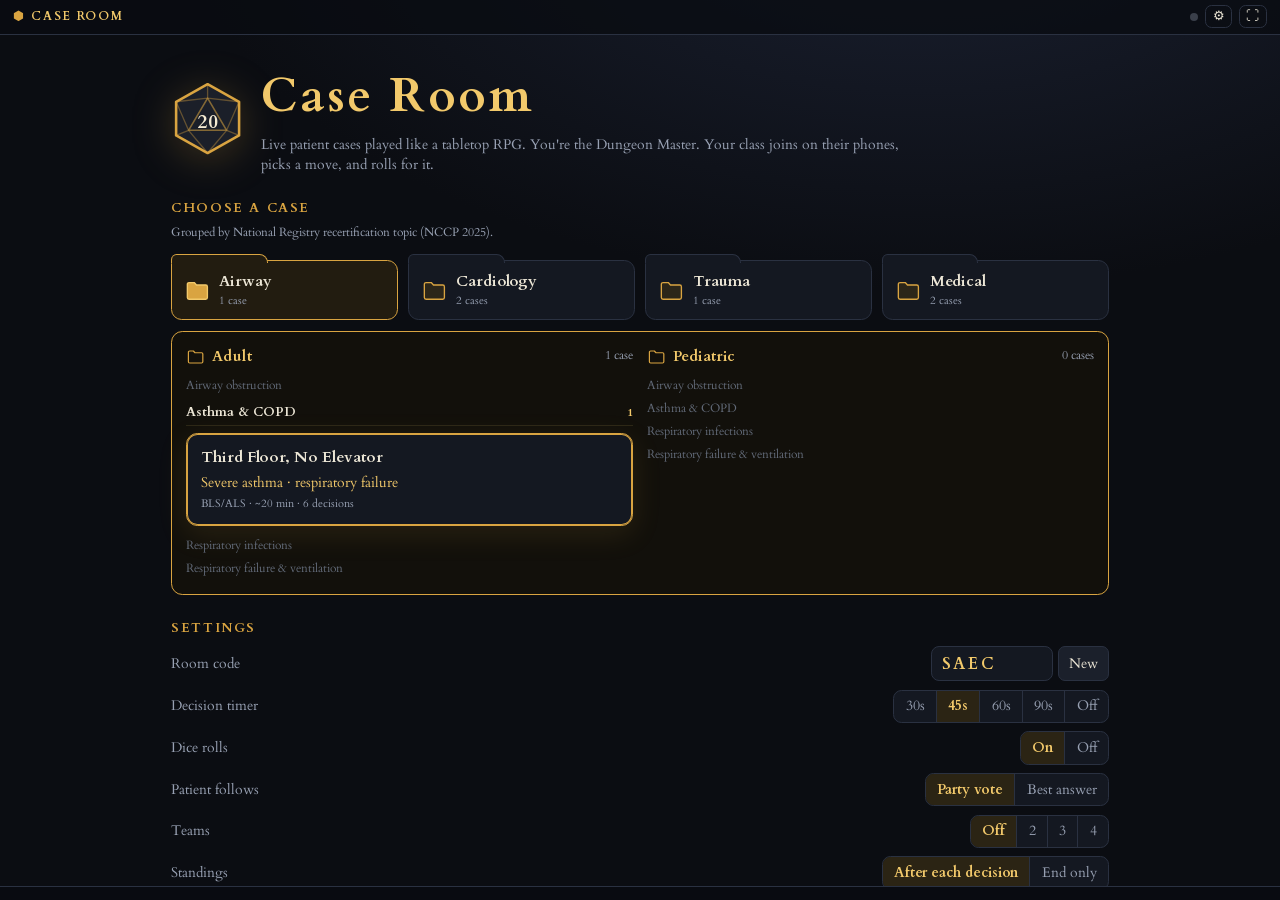
==== commit d45f2a61: "Add case: Won't Feed (Cardiology › Dysrhythmias · Pediatric) A 4-month-old in SVT: telling it from s" ====
--- a/host.html
+++ b/host.html
@@ -49,8 +49,10 @@
 <!-- Cases live in js/cases/<registry topic>/<adult|pediatric>/. Add a line here for each new case. -->
 <script src="js/cases/airway/adult/third-floor.js"></script>
 <script src="js/cases/cardiology/adult/kitchen-table.js"></script>
+<script src="js/cases/cardiology/adult/match-point.js"></script>
 <script src="js/cases/medical/adult/words-wont-come.js"></script>
 <script src="js/cases/trauma/adult/down-at-the-barrier.js"></script>
+<script src="js/cases/cardiology/pediatric/wont-feed.js"></script>
 <script src="js/cases/medical/pediatric/birthday-party.js"></script>
 <script src="js/host.js"></script>
 </body>
--- a/css/host.css
+++ b/css/host.css
@@ -204,6 +204,7 @@
 .outcome.neutral { background: #182030; border-color: #33415a; }
 .outcome-t { font-weight: 800; margin-bottom: .15em; padding-right: 4em; }
 .outcome p { margin: .15em 0; font-size: 1.05em; }
+.outcome > p:first-child { padding-right: 4.5em; } /* roll results have no title line: keep the note clear of the HP badge */
 .hpd { position: absolute; top: .55em; right: .9em; font: 800 1.35em var(--num); }
 .hpd.up { color: var(--ok); } .hpd.down { color: var(--bad); }
 .lesson { background: linear-gradient(180deg, #f4e9d0, #e9dab7); color: var(--ink); border-radius: .6em; padding: .75em 1em; border-left: .38em solid #8a6a2a; animation: fade-up .5s 1.1s both; }
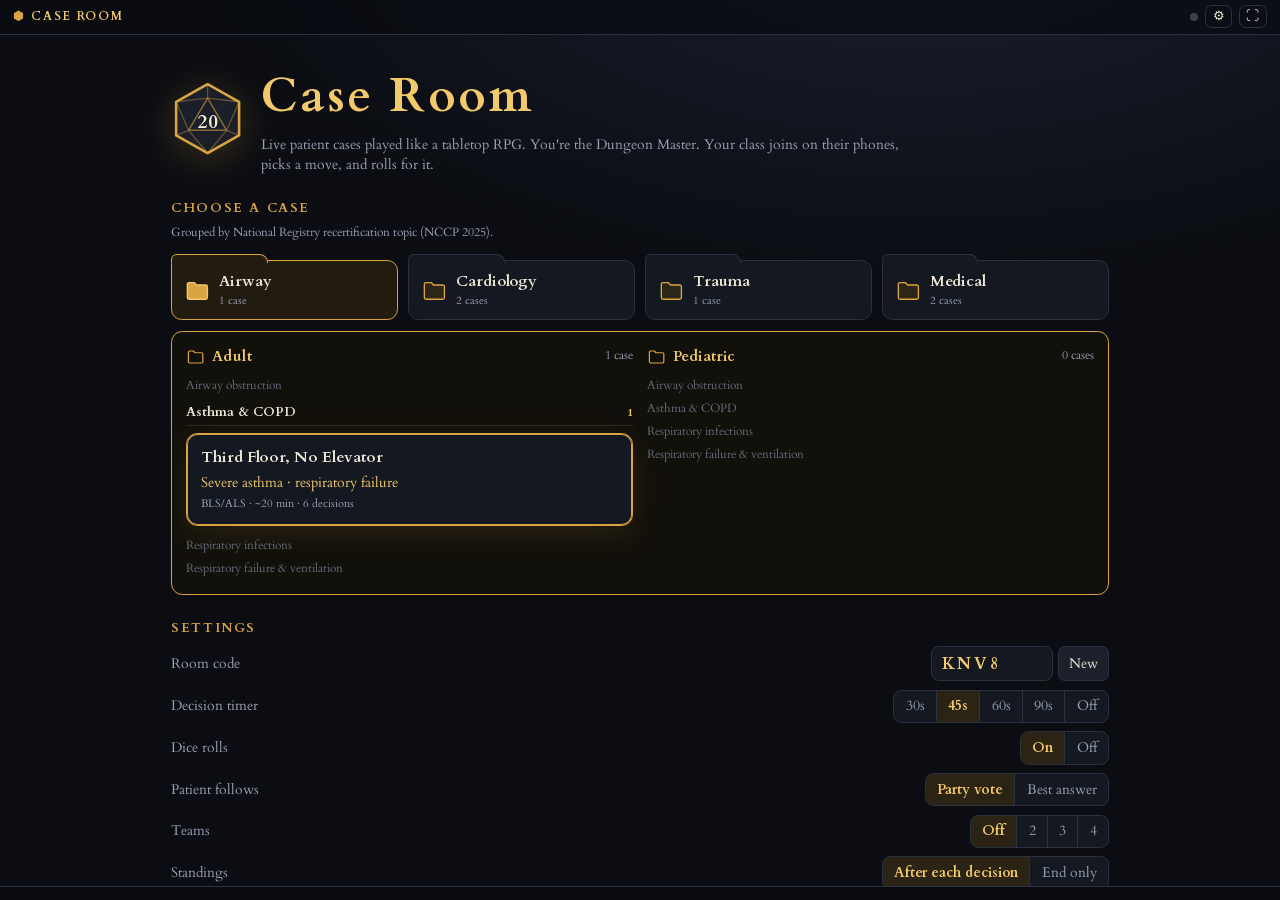
==== commit 6b6de430: "Add case: Match Point (Cardiology › Cardiac arrest & post-ROSC · Adult) A witnessed VF arrest at a s" ====
--- a/host.html
+++ b/host.html
@@ -52,7 +52,6 @@
 <script src="js/cases/cardiology/adult/match-point.js"></script>
 <script src="js/cases/medical/adult/words-wont-come.js"></script>
 <script src="js/cases/trauma/adult/down-at-the-barrier.js"></script>
-<script src="js/cases/cardiology/pediatric/wont-feed.js"></script>
 <script src="js/cases/medical/pediatric/birthday-party.js"></script>
 <script src="js/host.js"></script>
 </body>
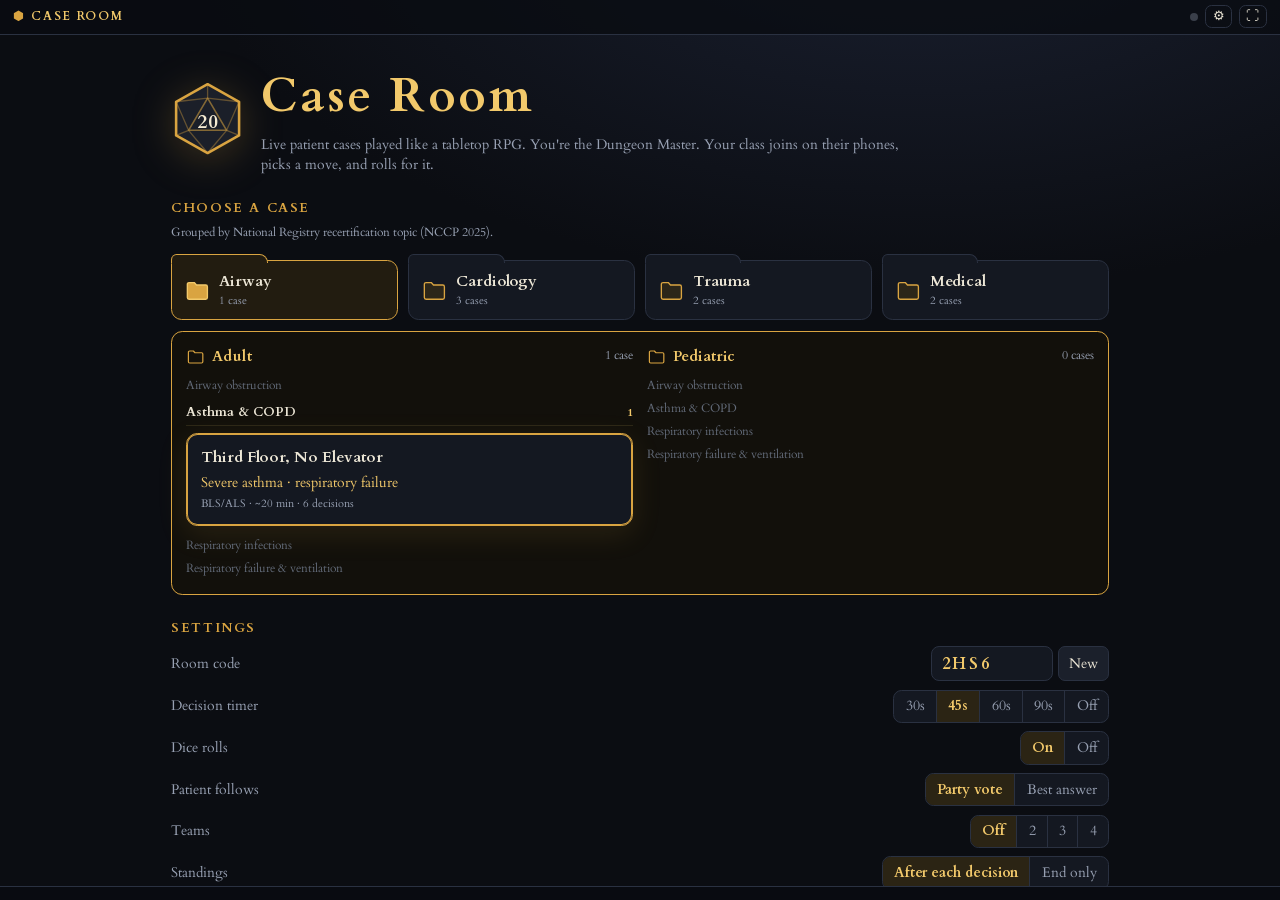
==== commit c951f451: "Add case: Handlebars (Trauma › Abdomen & pelvis · Pediatric) An 8-year-old's handlebar injury: compe" ====
--- a/host.html
+++ b/host.html
@@ -52,7 +52,9 @@
 <script src="js/cases/cardiology/adult/match-point.js"></script>
 <script src="js/cases/medical/adult/words-wont-come.js"></script>
 <script src="js/cases/trauma/adult/down-at-the-barrier.js"></script>
+<script src="js/cases/cardiology/pediatric/wont-feed.js"></script>
 <script src="js/cases/medical/pediatric/birthday-party.js"></script>
+<script src="js/cases/trauma/pediatric/handlebars.js"></script>
 <script src="js/host.js"></script>
 </body>
 </html>
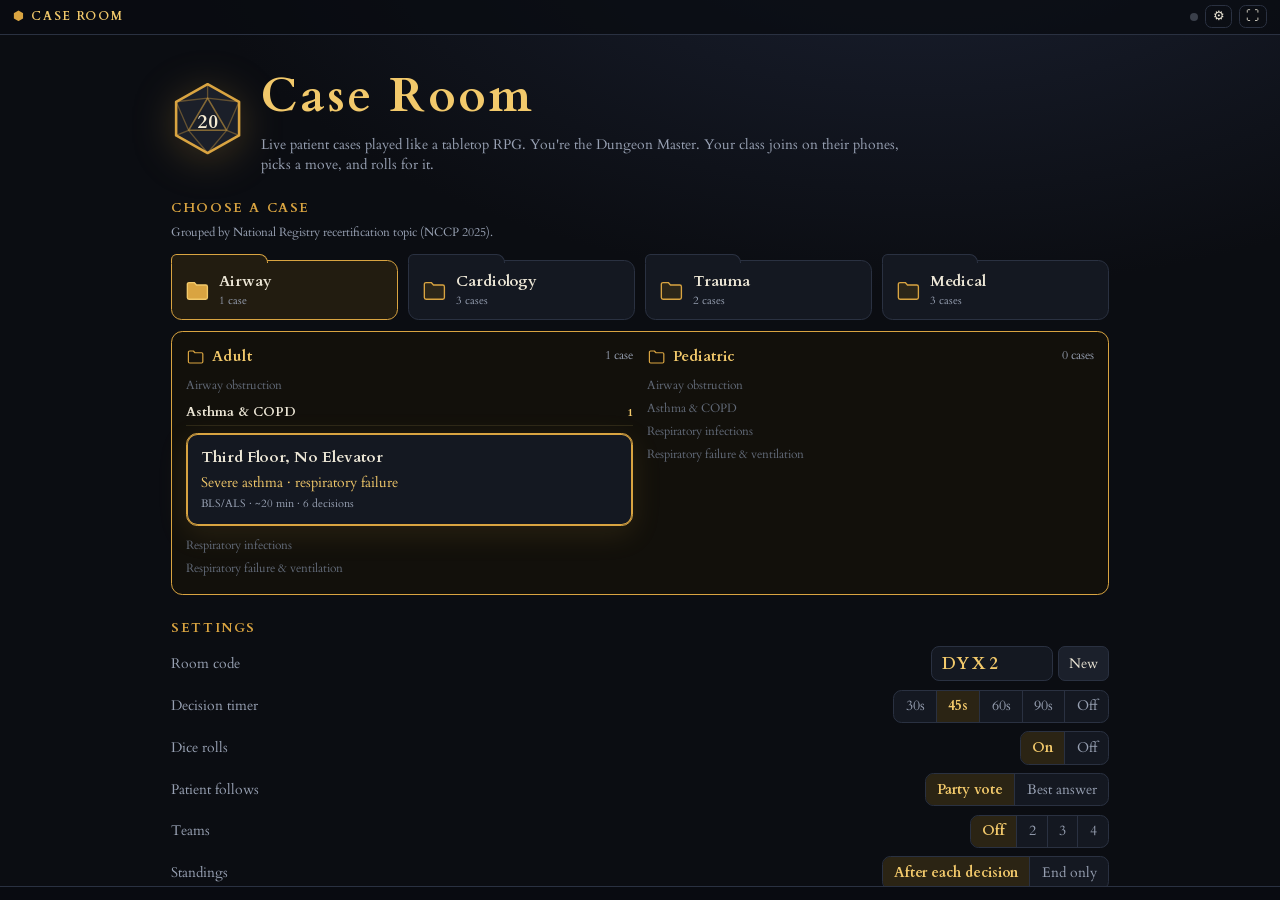
==== commit 8010c542: "Add case: Locked Door (Medical › Toxicology · Adult) An opioid overdose in a café restroom: breathin" ====
--- a/host.html
+++ b/host.html
@@ -51,7 +51,9 @@
 <script src="js/cases/cardiology/adult/kitchen-table.js"></script>
 <script src="js/cases/cardiology/adult/match-point.js"></script>
 <script src="js/cases/medical/adult/words-wont-come.js"></script>
+<script src="js/cases/medical/adult/locked-door.js"></script>
 <script src="js/cases/trauma/adult/down-at-the-barrier.js"></script>
+<script src="js/cases/airway/pediatric/snack-time.js"></script>
 <script src="js/cases/cardiology/pediatric/wont-feed.js"></script>
 <script src="js/cases/medical/pediatric/birthday-party.js"></script>
 <script src="js/cases/trauma/pediatric/handlebars.js"></script>
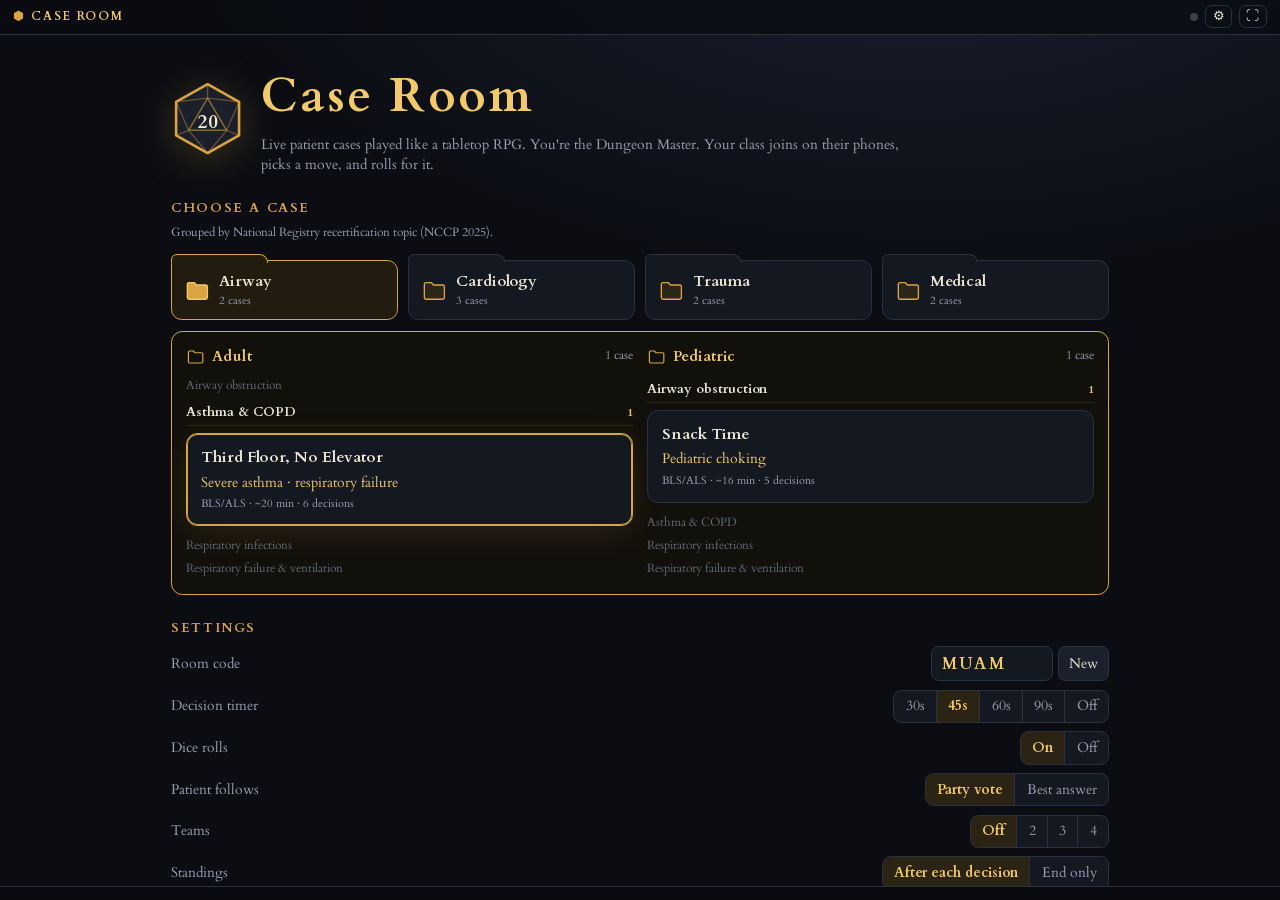
==== commit 3cb6ad2f: "Add case: Snack Time (Airway › Airway obstruction · Pediatric) A 2-year-old choking on a whole grape" ====
--- a/host.html
+++ b/host.html
@@ -51,7 +51,6 @@
 <script src="js/cases/cardiology/adult/kitchen-table.js"></script>
 <script src="js/cases/cardiology/adult/match-point.js"></script>
 <script src="js/cases/medical/adult/words-wont-come.js"></script>
-<script src="js/cases/medical/adult/locked-door.js"></script>
 <script src="js/cases/trauma/adult/down-at-the-barrier.js"></script>
 <script src="js/cases/airway/pediatric/snack-time.js"></script>
 <script src="js/cases/cardiology/pediatric/wont-feed.js"></script>
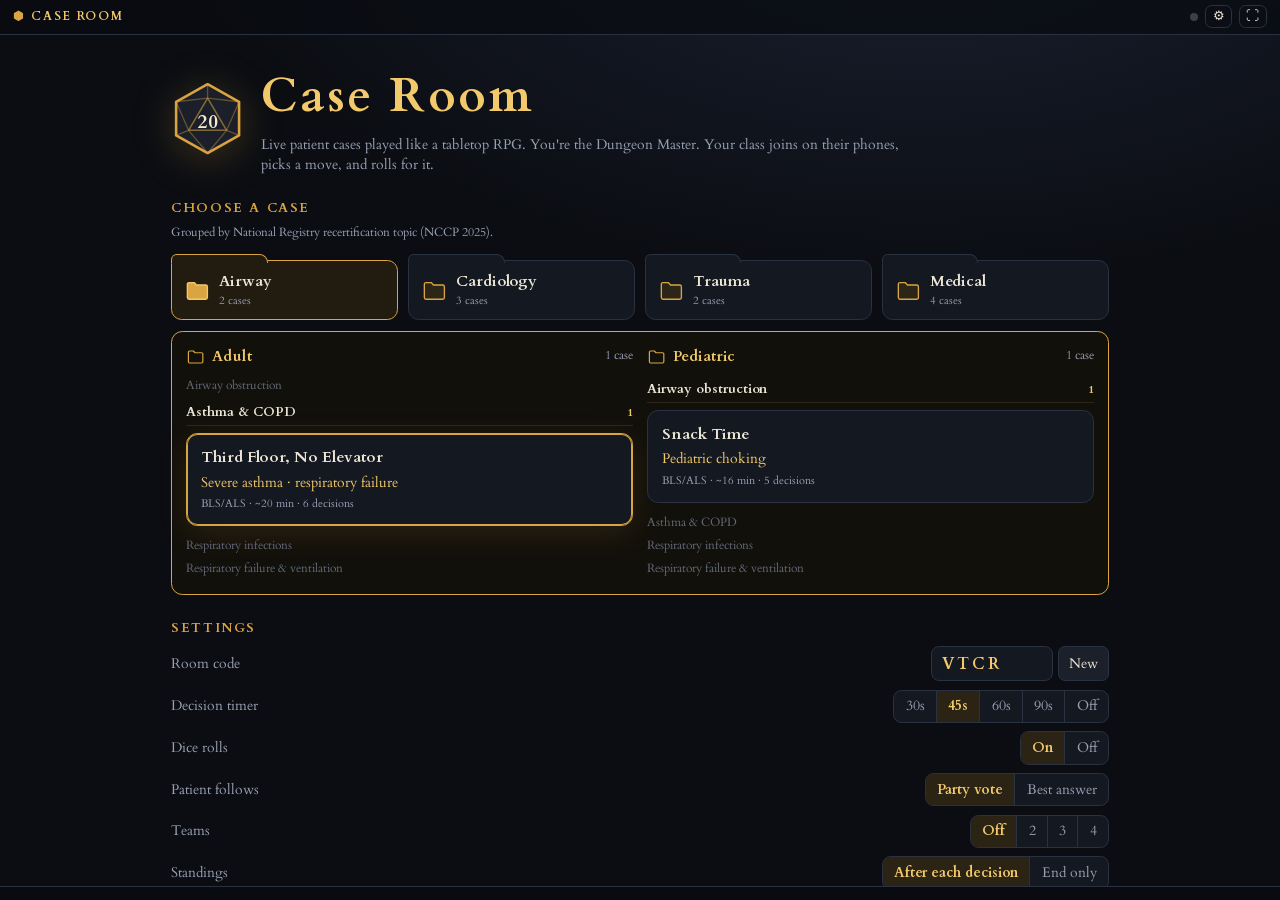
==== commit 222cf2ef: "Add case: Mile 25 (Medical › Environmental · Adult) Exertional heat stroke at a marathon: a confused" ====
--- a/host.html
+++ b/host.html
@@ -51,6 +51,8 @@
 <script src="js/cases/cardiology/adult/kitchen-table.js"></script>
 <script src="js/cases/cardiology/adult/match-point.js"></script>
 <script src="js/cases/medical/adult/words-wont-come.js"></script>
+<script src="js/cases/medical/adult/locked-door.js"></script>
+<script src="js/cases/medical/adult/mile-25.js"></script>
 <script src="js/cases/trauma/adult/down-at-the-barrier.js"></script>
 <script src="js/cases/airway/pediatric/snack-time.js"></script>
 <script src="js/cases/cardiology/pediatric/wont-feed.js"></script>
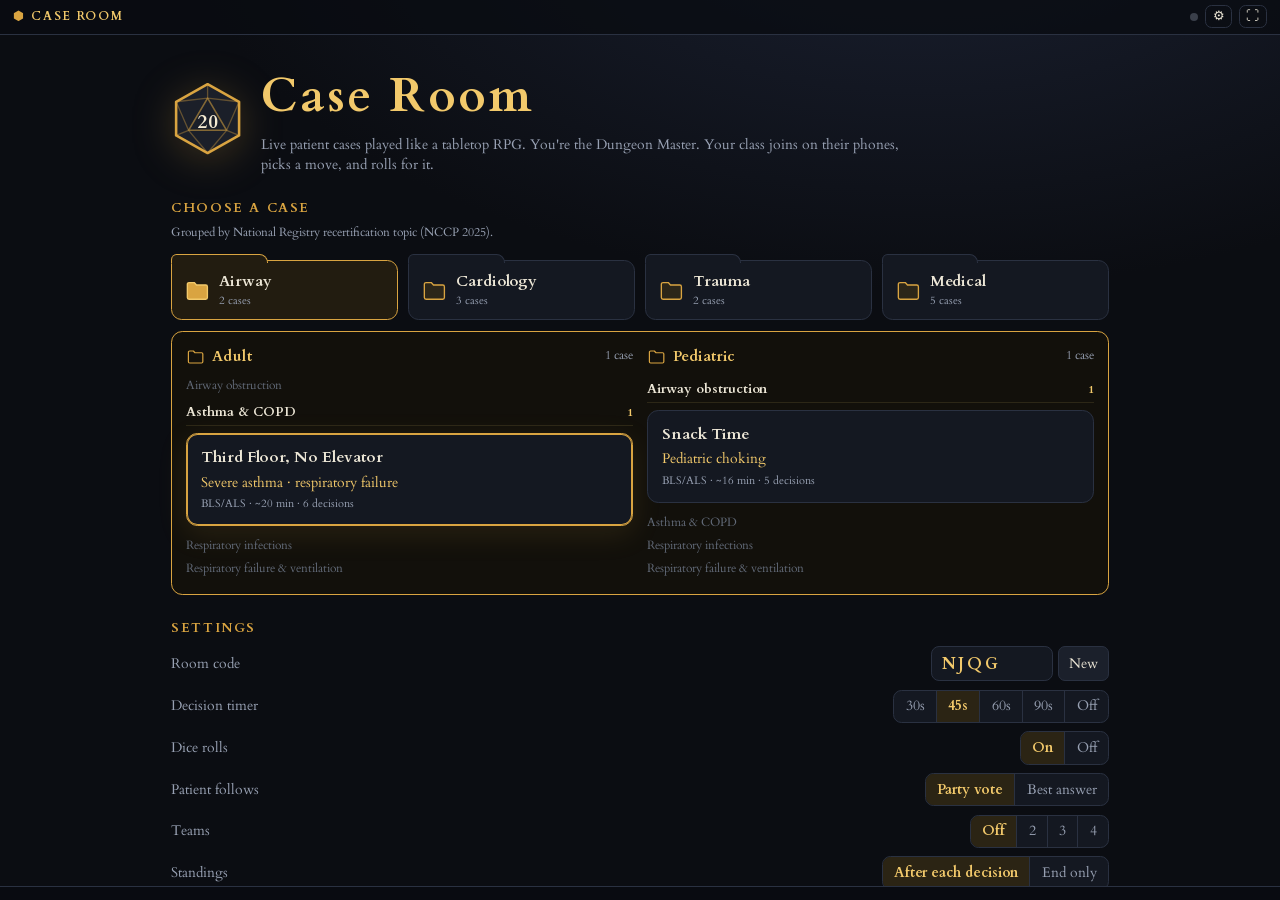
==== commit de8664fe: "Add case: The Bus Stop (Medical › Endocrine & metabolic · Adult) Low blood sugar mistaken for drunke" ====
--- a/host.html
+++ b/host.html
@@ -53,6 +53,7 @@
 <script src="js/cases/medical/adult/words-wont-come.js"></script>
 <script src="js/cases/medical/adult/locked-door.js"></script>
 <script src="js/cases/medical/adult/mile-25.js"></script>
+<script src="js/cases/medical/adult/bus-stop.js"></script>
 <script src="js/cases/trauma/adult/down-at-the-barrier.js"></script>
 <script src="js/cases/airway/pediatric/snack-time.js"></script>
 <script src="js/cases/cardiology/pediatric/wont-feed.js"></script>
